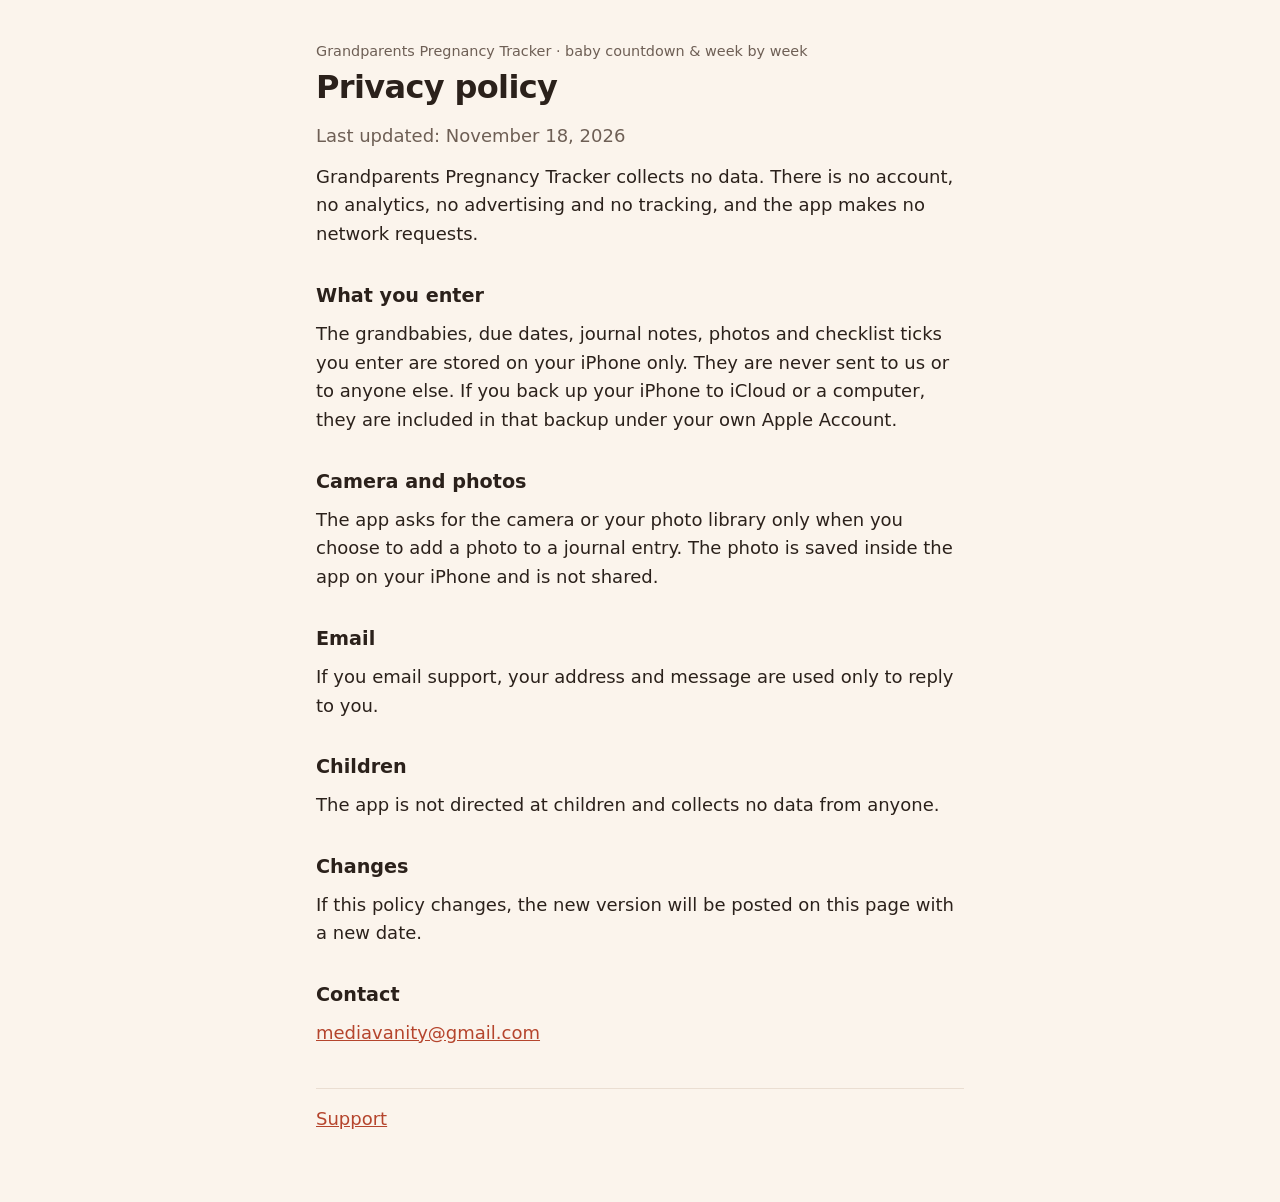
==== privacy.html @ 62200ea6 "Support and privacy pages Co-Authored-By: Claude Opus 5.5 <noreply@anthropic.com>" ====
<!DOCTYPE html>
<html lang="en">
<head>
<meta charset="utf-8">
<meta name="viewport" content="width=device-width, initial-scale=1">
<title>Grandparents Pregnancy Tracker Privacy Policy</title>
<link rel="stylesheet" href="style.css">
</head>
<body>
<main>
<p class="eyebrow">Grandparents Pregnancy Tracker · baby countdown &amp; week by week</p>
<h1>Privacy policy</h1>
<p class="mute">Last updated: November 18, 2026</p>

<p>Grandparents Pregnancy Tracker collects no data. There is no account, no analytics, no advertising and no tracking, and the app makes no network requests.</p>

<h2>What you enter</h2>
<p>The grandbabies, due dates, journal notes, photos and checklist ticks you enter are stored on your iPhone only. They are never sent to us or to anyone else. If you back up your iPhone to iCloud or a computer, they are included in that backup under your own Apple Account.</p>

<h2>Camera and photos</h2>
<p>The app asks for the camera or your photo library only when you choose to add a photo to a journal entry. The photo is saved inside the app on your iPhone and is not shared.</p>

<h2>Email</h2>
<p>If you email support, your address and message are used only to reply to you.</p>

<h2>Children</h2>
<p>The app is not directed at children and collects no data from anyone.</p>

<h2>Changes</h2>
<p>If this policy changes, the new version will be posted on this page with a new date.</p>

<h2>Contact</h2>
<p><a href="mailto:mediavanity@gmail.com">mediavanity@gmail.com</a></p>

<p class="foot"><a href="index.html">Support</a></p>
</main>
</body>
</html>
---- style.css ----
:root{--bg:#FBF4EC;--panel:#fff;--ink:#2B211B;--mute:#6E5F55;--line:#EADED2;--acc:#B5452D}
@media (prefers-color-scheme:dark){:root{--bg:#1C1714;--panel:#2A2320;--ink:#F4EBE4;--mute:#BCAA9D;--line:#3D332D;--acc:#E98A6D;color-scheme:dark}}
*{box-sizing:border-box}
html{-webkit-text-size-adjust:100%}
body{margin:0;background:var(--bg);color:var(--ink);font:18px/1.6 system-ui,-apple-system,"Segoe UI",sans-serif}
main{max-width:680px;margin:0 auto;padding:40px 16px 56px}
.eyebrow{margin:0 0 6px;color:var(--mute);font-size:.9rem}
h1{margin:0 0 16px;font-size:2rem;line-height:1.15;letter-spacing:-.02em}
h2{margin:32px 0 8px;font-size:1.2rem}
h3{margin:20px 0 4px;font-size:1rem}
p{margin:0 0 12px}
.mute{color:var(--mute)}
a{color:var(--acc)}
.foot{margin-top:40px;padding-top:16px;border-top:1px solid var(--line)}
.note{border-left:3px solid var(--acc);padding:2px 0 2px 12px}
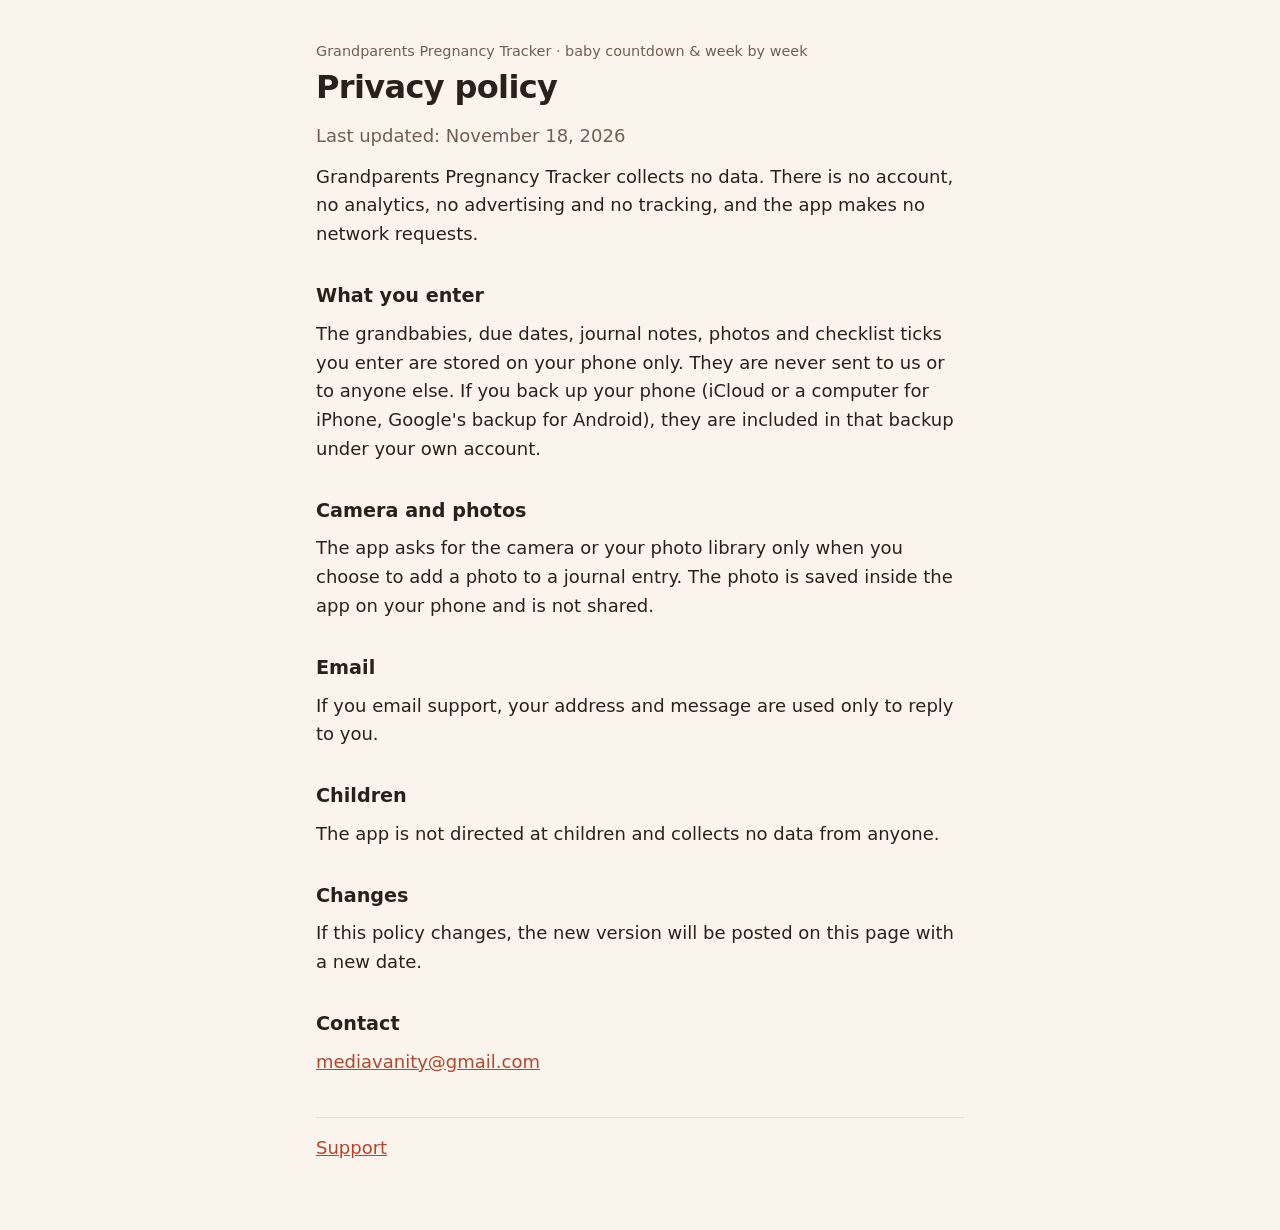
==== commit 97012491: "Privacy policy: the app is also on Android through Google Play Co-Authored-By: Claude Opus 5.5 <nore" ====
--- a/privacy.html
+++ b/privacy.html
@@ -15,10 +15,10 @@
 <p>Grandparents Pregnancy Tracker collects no data. There is no account, no analytics, no advertising and no tracking, and the app makes no network requests.</p>
 
 <h2>What you enter</h2>
-<p>The grandbabies, due dates, journal notes, photos and checklist ticks you enter are stored on your iPhone only. They are never sent to us or to anyone else. If you back up your iPhone to iCloud or a computer, they are included in that backup under your own Apple Account.</p>
+<p>The grandbabies, due dates, journal notes, photos and checklist ticks you enter are stored on your phone only. They are never sent to us or to anyone else. If you back up your phone (iCloud or a computer for iPhone, Google's backup for Android), they are included in that backup under your own account.</p>
 
 <h2>Camera and photos</h2>
-<p>The app asks for the camera or your photo library only when you choose to add a photo to a journal entry. The photo is saved inside the app on your iPhone and is not shared.</p>
+<p>The app asks for the camera or your photo library only when you choose to add a photo to a journal entry. The photo is saved inside the app on your phone and is not shared.</p>
 
 <h2>Email</h2>
 <p>If you email support, your address and message are used only to reply to you.</p>
